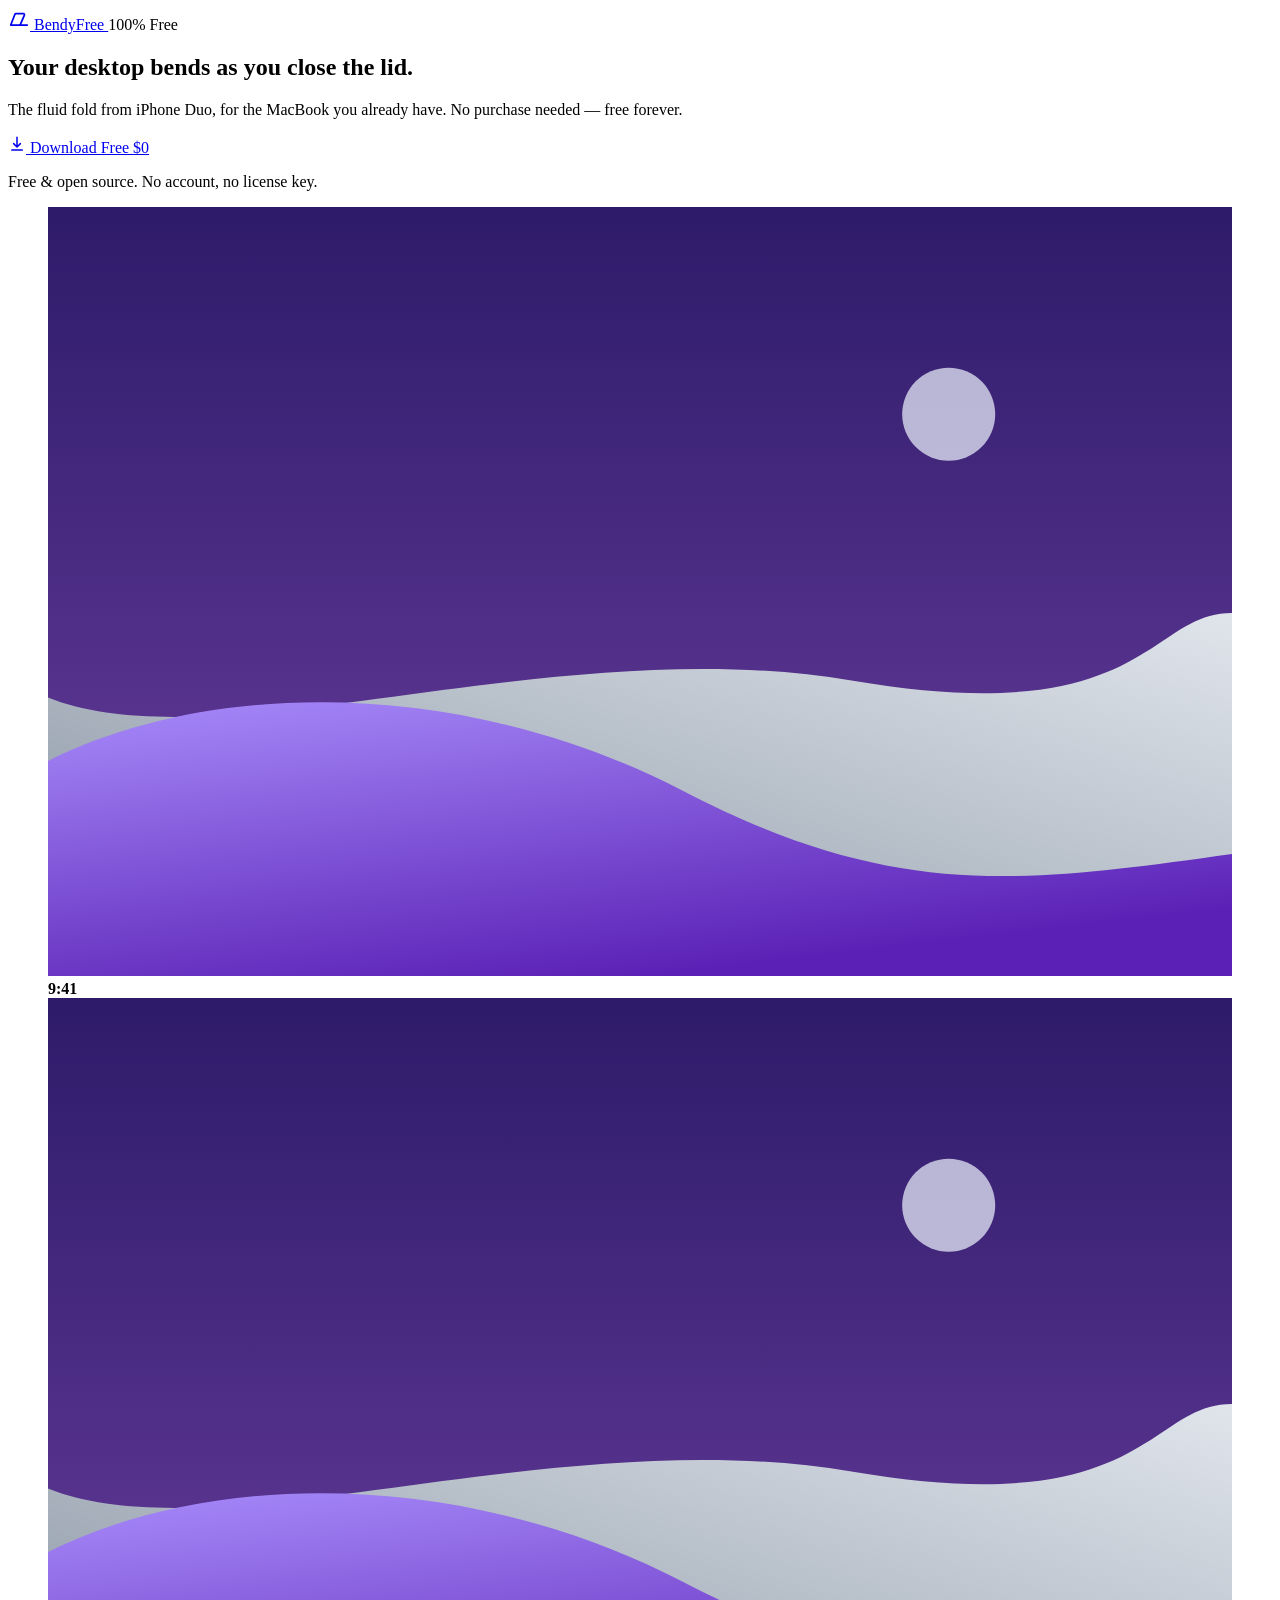
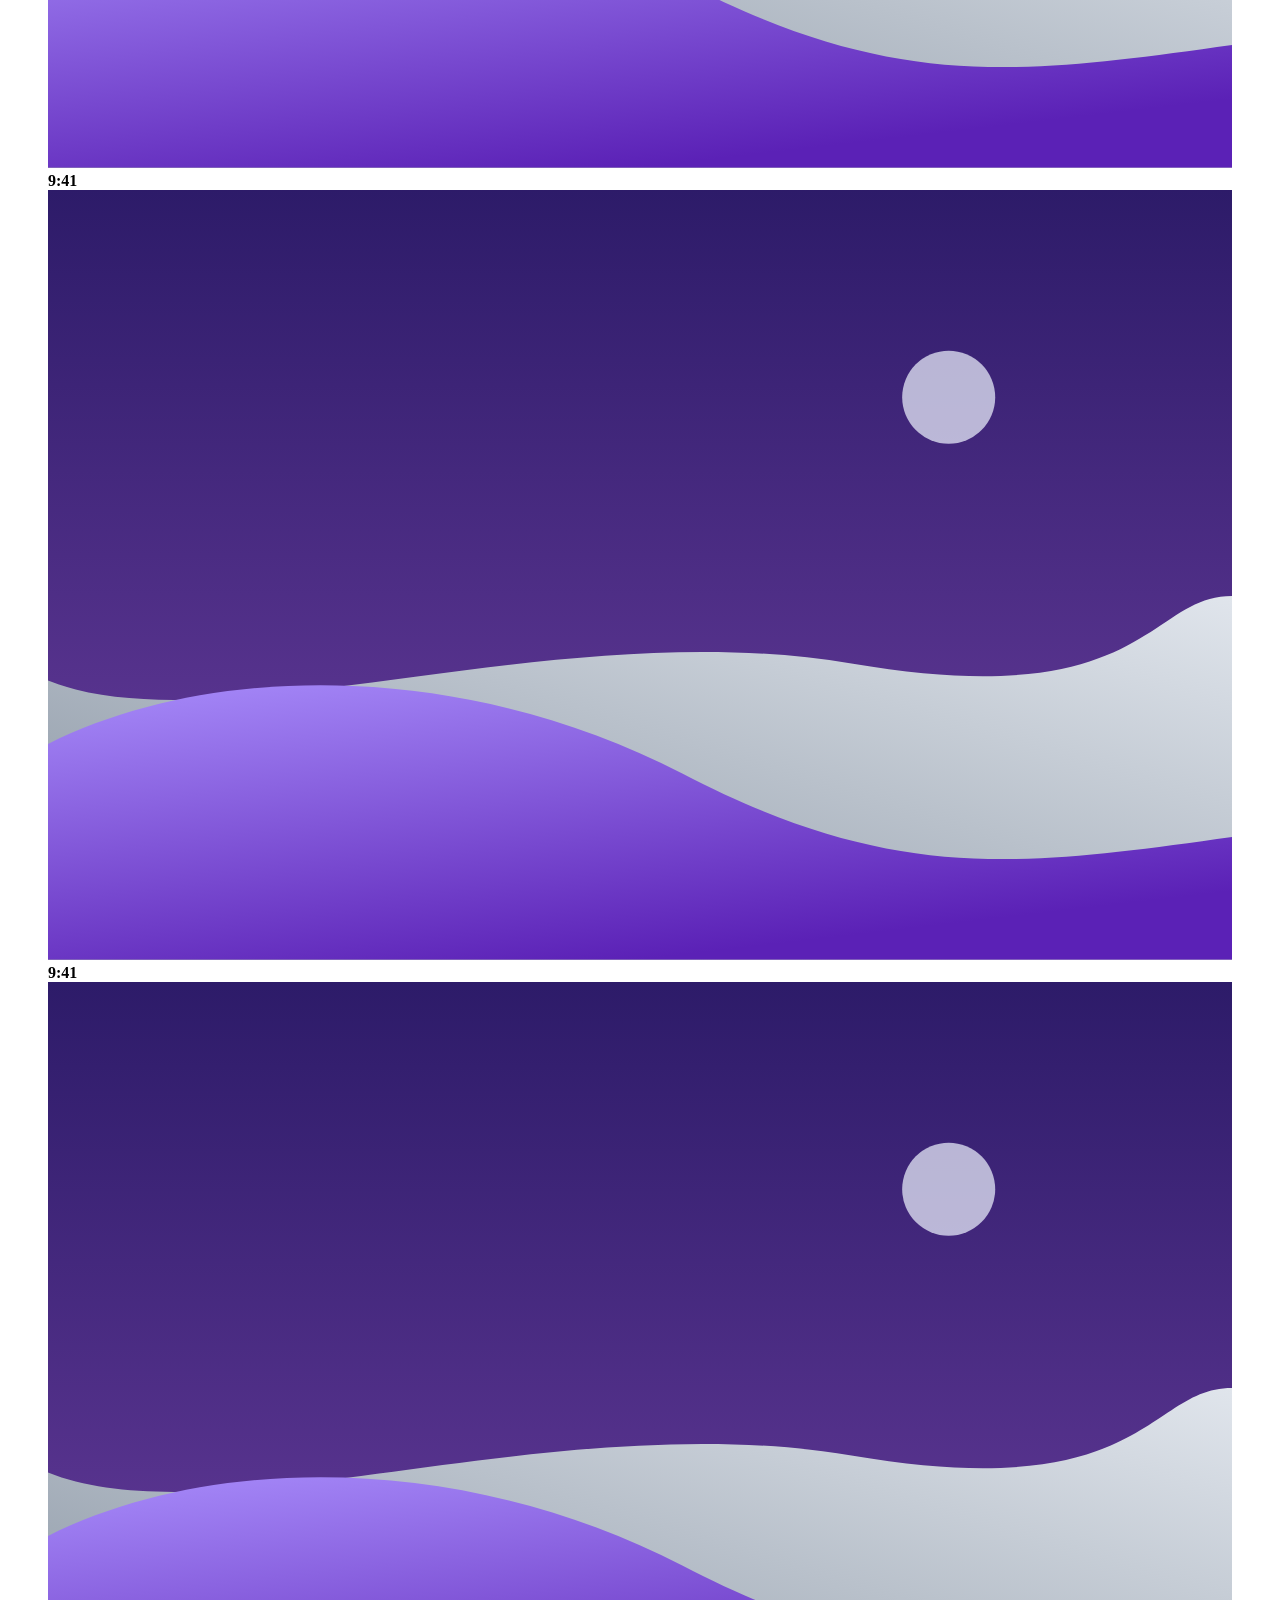
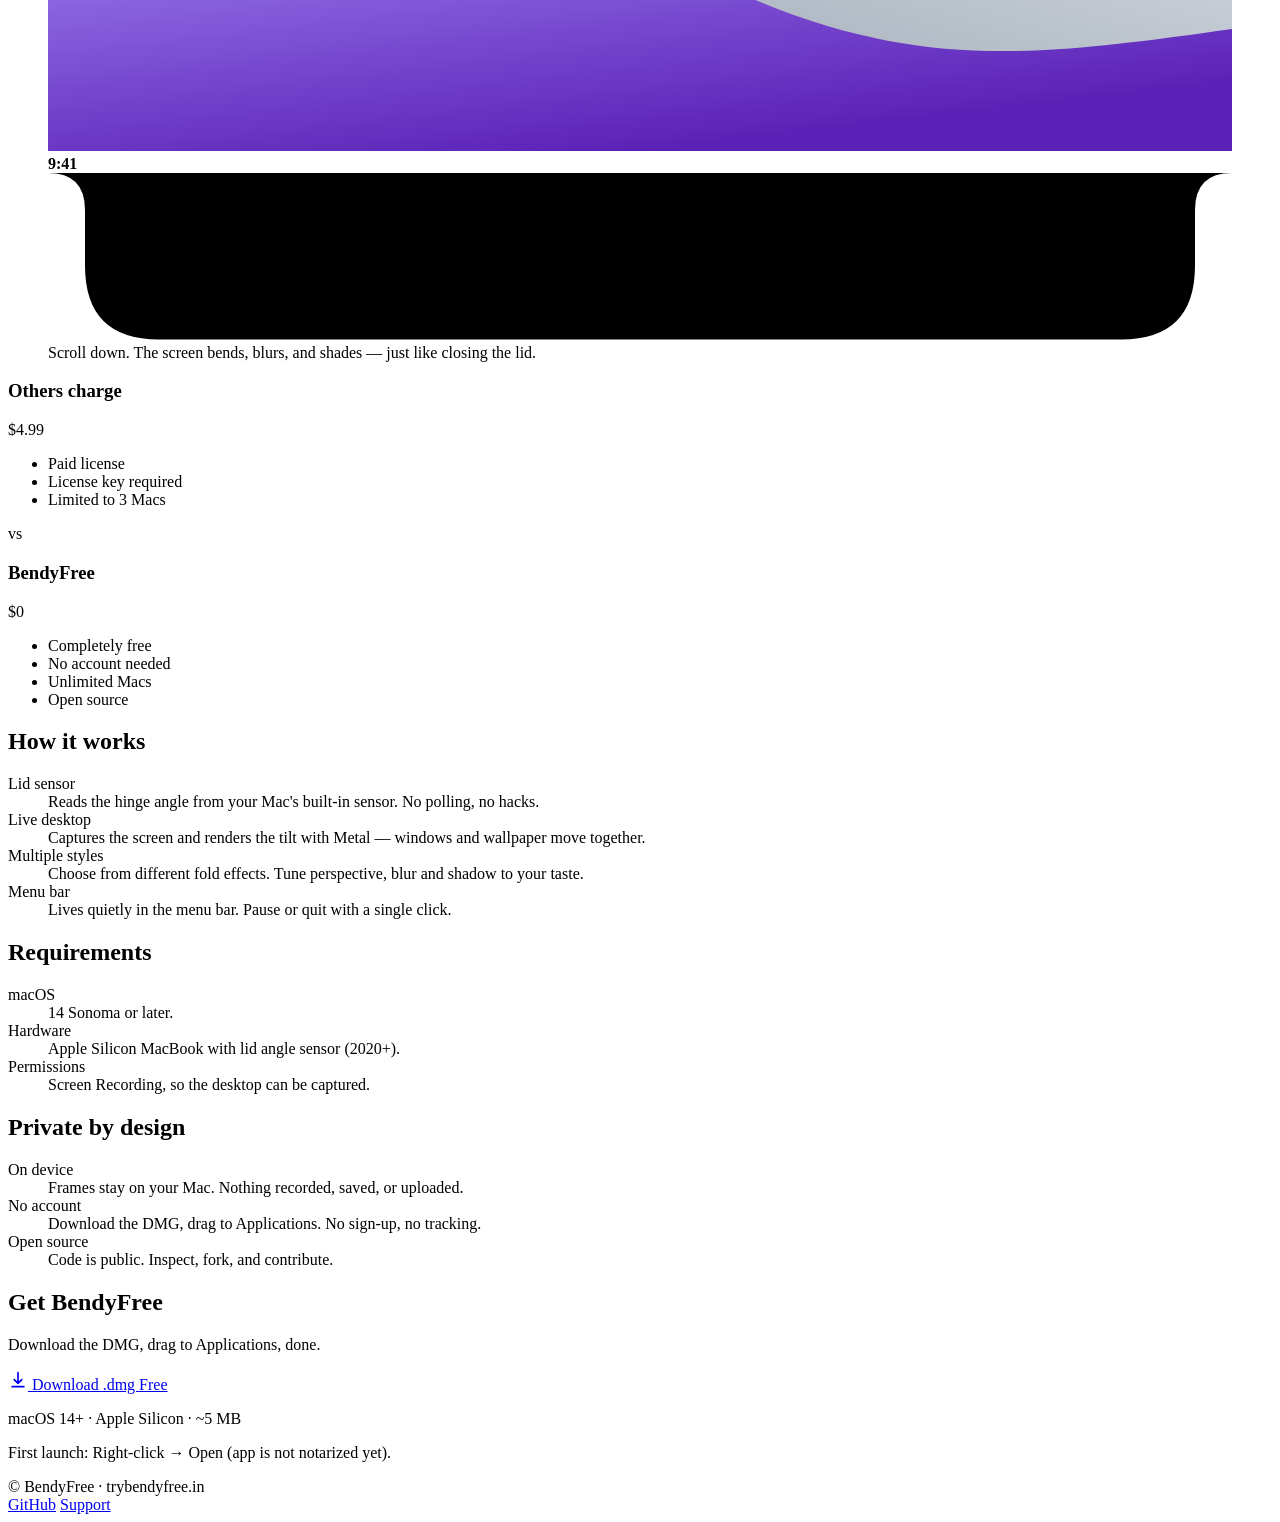
==== index.html @ aebf2a3f "index.html" ====
<!DOCTYPE html>
<html lang="en">
<head>
  <meta charset="utf-8">
  <meta name="viewport" content="width=device-width, initial-scale=1">
  <title>BendyFree — The Free Desktop Bend Effect for MacBook</title>
  <meta name="description" content="Your desktop bends as you close the lid. The iPhone Duo fold effect for your MacBook — completely free.">
  <meta property="og:type" content="website">
  <meta property="og:site_name" content="BendyFree">
  <meta property="og:title" content="BendyFree — Free Desktop Bend for MacBook">
  <meta property="og:description" content="Your desktop bends as you close the lid. Completely free.">
  <meta property="og:url" content="https://trybendyfree.in/">
  <meta name="twitter:card" content="summary_large_image">
  <meta name="twitter:title" content="BendyFree">
  <meta name="twitter:description" content="Your desktop bends as you close the lid. Completely free.">
  <link rel="preconnect" href="https://fonts.googleapis.com">
  <link rel="preconnect" href="https://fonts.gstatic.com" crossorigin>
  <link href="https://fonts.googleapis.com/css2?family=Inter:wght@400;500;600;700&display=swap" rel="stylesheet">
  <link rel="stylesheet" href="style.css">
</head>
<body>

<!-- Top bar -->
<header class="topbar">
  <div class="brand">
    <a class="wordmark" href="/">
      <svg viewBox="0 0 20 20" fill="none" aria-hidden="true" width="22" height="22">
        <path d="M2.5 15.5 6.2 5.9c.2-.4.6-.7 1-.7h6.9c.6 0 1 .6.8 1.2L11 15.5" stroke="currentColor" stroke-width="1.6" stroke-linejoin="round"/>
        <path d="M2.5 15.5h15" stroke="currentColor" stroke-width="1.6" stroke-linecap="round"/>
      </svg>
      BendyFree
    </a>
    <span class="badge">100% Free</span>
  </div>
</header>

<main class="stage">

  <!-- Hero -->
  <section class="hero">
    <h1>Your desktop bends as you close the lid.</h1>
    <p class="lede">The fluid fold from iPhone Duo, for the MacBook you already have. No purchase needed — free forever.</p>
    <div class="actions">
      <a class="button" href="#download" id="downloadBtn">
        <svg width="18" height="18" viewBox="0 0 24 24" fill="none" aria-hidden="true">
          <path d="M12 3v13m0 0l-4.5-4.5M12 16l4.5-4.5M5 20h14" stroke="currentColor" stroke-width="2" stroke-linecap="round" stroke-linejoin="round"/>
        </svg>
        Download Free
        <span class="amount">$0</span>
      </a>
      <p class="price-note">Free &amp; open source. No account, no license key.</p>
    </div>
  </section>

  <!-- Interactive MacBook -->
  <figure class="figure">
    <div class="mac" id="mac">
      <div class="lid">
        <div class="screen" id="screen">
          <!-- Sharp wallpaper -->
          <div class="art sharp">
            <svg viewBox="0 0 280 182" preserveAspectRatio="none" aria-hidden="true">
              <defs>
                <linearGradient id="sky" x1="0" y1="0" x2="0" y2="1"><stop offset="0" stop-color="#2d1b69"/><stop offset="1" stop-color="#6c3fa0"/></linearGradient>
                <linearGradient id="far" x1="1" y1="0" x2="0" y2="1"><stop offset="0" stop-color="#e0e5ec"/><stop offset="1" stop-color="#85919f"/></linearGradient>
                <linearGradient id="near" x1="0" y1="0" x2=".5" y2="1"><stop offset="0" stop-color="#a78bfa"/><stop offset="1" stop-color="#5b21b6"/></linearGradient>
              </defs>
              <rect width="280" height="182" fill="url(#sky)"/>
              <circle cx="213" cy="49" r="11" fill="#eff5ff" fill-opacity=".7"/>
              <path d="M0 116C40 132 120 100 190 112S260 96 280 96V182H0Z" fill="url(#far)"/>
              <path d="M0 131C40 111 100 112 150 138S230 160 280 153V182H0Z" fill="url(#near)"/>
            </svg>
            <div class="clock"><small id="clockDate"></small><b id="clockTime">9:41</b></div>
          </div>
          <!-- Blur layers for progressive blur effect -->
          <div class="art blurred b1">
            <svg viewBox="0 0 280 182" preserveAspectRatio="none" aria-hidden="true">
              <defs>
                <linearGradient id="sky1" x1="0" y1="0" x2="0" y2="1"><stop offset="0" stop-color="#2d1b69"/><stop offset="1" stop-color="#6c3fa0"/></linearGradient>
                <linearGradient id="far1" x1="1" y1="0" x2="0" y2="1"><stop offset="0" stop-color="#e0e5ec"/><stop offset="1" stop-color="#85919f"/></linearGradient>
                <linearGradient id="near1" x1="0" y1="0" x2=".5" y2="1"><stop offset="0" stop-color="#a78bfa"/><stop offset="1" stop-color="#5b21b6"/></linearGradient>
              </defs>
              <rect width="280" height="182" fill="url(#sky1)"/>
              <circle cx="213" cy="49" r="11" fill="#eff5ff" fill-opacity=".7"/>
              <path d="M0 116C40 132 120 100 190 112S260 96 280 96V182H0Z" fill="url(#far1)"/>
              <path d="M0 131C40 111 100 112 150 138S230 160 280 153V182H0Z" fill="url(#near1)"/>
            </svg>
            <div class="clock"><small></small><b>9:41</b></div>
          </div>
          <div class="art blurred b2">
            <svg viewBox="0 0 280 182" preserveAspectRatio="none" aria-hidden="true">
              <defs>
                <linearGradient id="sky2" x1="0" y1="0" x2="0" y2="1"><stop offset="0" stop-color="#2d1b69"/><stop offset="1" stop-color="#6c3fa0"/></linearGradient>
                <linearGradient id="far2" x1="1" y1="0" x2="0" y2="1"><stop offset="0" stop-color="#e0e5ec"/><stop offset="1" stop-color="#85919f"/></linearGradient>
                <linearGradient id="near2" x1="0" y1="0" x2=".5" y2="1"><stop offset="0" stop-color="#a78bfa"/><stop offset="1" stop-color="#5b21b6"/></linearGradient>
              </defs>
              <rect width="280" height="182" fill="url(#sky2)"/>
              <circle cx="213" cy="49" r="11" fill="#eff5ff" fill-opacity=".7"/>
              <path d="M0 116C40 132 120 100 190 112S260 96 280 96V182H0Z" fill="url(#far2)"/>
              <path d="M0 131C40 111 100 112 150 138S230 160 280 153V182H0Z" fill="url(#near2)"/>
            </svg>
            <div class="clock"><small></small><b>9:41</b></div>
          </div>
          <div class="art blurred b3">
            <svg viewBox="0 0 280 182" preserveAspectRatio="none" aria-hidden="true">
              <defs>
                <linearGradient id="sky3" x1="0" y1="0" x2="0" y2="1"><stop offset="0" stop-color="#2d1b69"/><stop offset="1" stop-color="#6c3fa0"/></linearGradient>
                <linearGradient id="far3" x1="1" y1="0" x2="0" y2="1"><stop offset="0" stop-color="#e0e5ec"/><stop offset="1" stop-color="#85919f"/></linearGradient>
                <linearGradient id="near3" x1="0" y1="0" x2=".5" y2="1"><stop offset="0" stop-color="#a78bfa"/><stop offset="1" stop-color="#5b21b6"/></linearGradient>
              </defs>
              <rect width="280" height="182" fill="url(#sky3)"/>
              <circle cx="213" cy="49" r="11" fill="#eff5ff" fill-opacity=".7"/>
              <path d="M0 116C40 132 120 100 190 112S260 96 280 96V182H0Z" fill="url(#far3)"/>
              <path d="M0 131C40 111 100 112 150 138S230 160 280 153V182H0Z" fill="url(#near3)"/>
            </svg>
            <div class="clock"><small></small><b>9:41</b></div>
          </div>
          <!-- Shadow overlay -->
          <div class="shade" id="shade"></div>
          <div class="home"></div>
        </div>
        <!-- Notch -->
        <div class="notch">
          <svg viewBox="0 0 64 9" preserveAspectRatio="none"><path d="M0 0Q2 0 2 2V5Q2 9 6 9H58Q62 9 62 5V2Q62 0 64 0Z" fill="currentColor"/></svg>
        </div>
      </div>
      <div class="deck"><div class="lip"></div></div>
    </div>
    <figcaption class="caption">Scroll down. The screen bends, blurs, and shades — just like closing the lid.</figcaption>
  </figure>

  <!-- Comparison -->
  <section class="comparison">
    <div class="compare-card">
      <div class="compare-col them">
        <h3>Others charge</h3>
        <span class="compare-price">$4.99</span>
        <ul>
          <li>Paid license</li>
          <li>License key required</li>
          <li>Limited to 3 Macs</li>
        </ul>
      </div>
      <div class="compare-divider"><span>vs</span></div>
      <div class="compare-col us">
        <h3>BendyFree</h3>
        <span class="compare-price free">$0</span>
        <ul>
          <li>Completely free</li>
          <li>No account needed</li>
          <li>Unlimited Macs</li>
          <li>Open source</li>
        </ul>
      </div>
    </div>
  </section>

  <!-- Feature cards -->
  <div class="stack">
    <section class="card">
      <h2>How it works</h2>
      <dl>
        <div class="row"><dt>Lid sensor</dt><dd>Reads the hinge angle from your Mac's built-in sensor. No polling, no hacks.</dd></div>
        <div class="row"><dt>Live desktop</dt><dd>Captures the screen and renders the tilt with Metal — windows and wallpaper move together.</dd></div>
        <div class="row"><dt>Multiple styles</dt><dd>Choose from different fold effects. Tune perspective, blur and shadow to your taste.</dd></div>
        <div class="row"><dt>Menu bar</dt><dd>Lives quietly in the menu bar. Pause or quit with a single click.</dd></div>
      </dl>
    </section>

    <section class="card">
      <h2>Requirements</h2>
      <dl>
        <div class="row"><dt>macOS</dt><dd>14 Sonoma or later.</dd></div>
        <div class="row"><dt>Hardware</dt><dd>Apple Silicon MacBook with lid angle sensor (2020+).</dd></div>
        <div class="row"><dt>Permissions</dt><dd>Screen Recording, so the desktop can be captured.</dd></div>
      </dl>
    </section>

    <section class="card">
      <h2>Private by design</h2>
      <dl>
        <div class="row"><dt>On device</dt><dd>Frames stay on your Mac. Nothing recorded, saved, or uploaded.</dd></div>
        <div class="row"><dt>No account</dt><dd>Download the DMG, drag to Applications. No sign-up, no tracking.</dd></div>
        <div class="row"><dt>Open source</dt><dd>Code is public. Inspect, fork, and contribute.</dd></div>
      </dl>
    </section>
  </div>

  <!-- Download -->
  <section class="download-section" id="download">
    <h2 class="download-heading">Get BendyFree</h2>
    <p class="download-sub">Download the DMG, drag to Applications, done.</p>
    <a class="button button-lg" href="#" id="dmgLink">
      <svg width="20" height="20" viewBox="0 0 24 24" fill="none" aria-hidden="true">
        <path d="M12 3v13m0 0l-4.5-4.5M12 16l4.5-4.5M5 20h14" stroke="currentColor" stroke-width="2" stroke-linecap="round" stroke-linejoin="round"/>
      </svg>
      Download .dmg
      <span class="amount">Free</span>
    </a>
    <p class="download-note">macOS 14+ · Apple Silicon · ~5 MB</p>
    <p class="download-note">First launch: Right-click → Open (app is not notarized yet).</p>
  </section>

  <!-- Footer -->
  <footer>
    <span>&copy; <span id="year"></span> BendyFree · trybendyfree.in</span>
    <nav class="links">
      <a href="https://github.com" target="_blank" rel="noopener">GitHub</a>
      <a href="mailto:support@trybendyfree.in">Support</a>
    </nav>
  </footer>

</main>

<script src="main.js"></script>
</body>
</html>
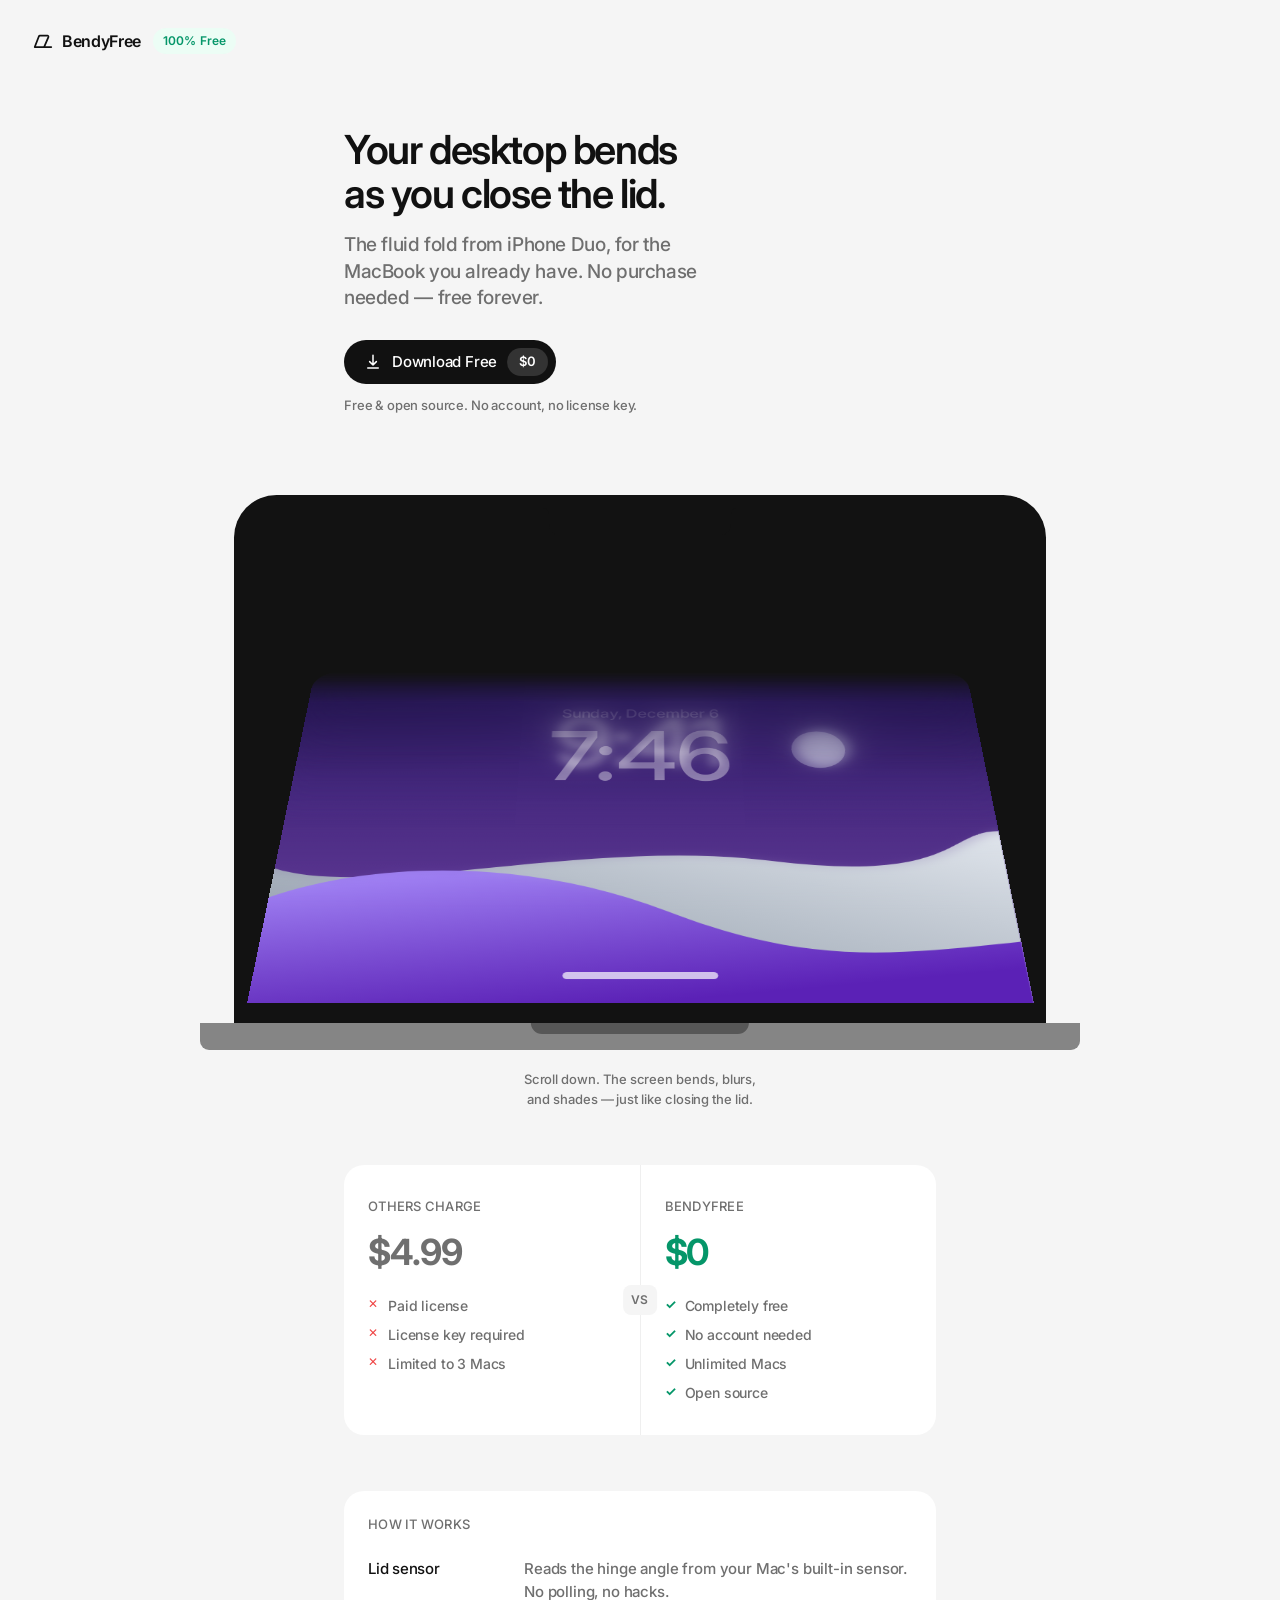
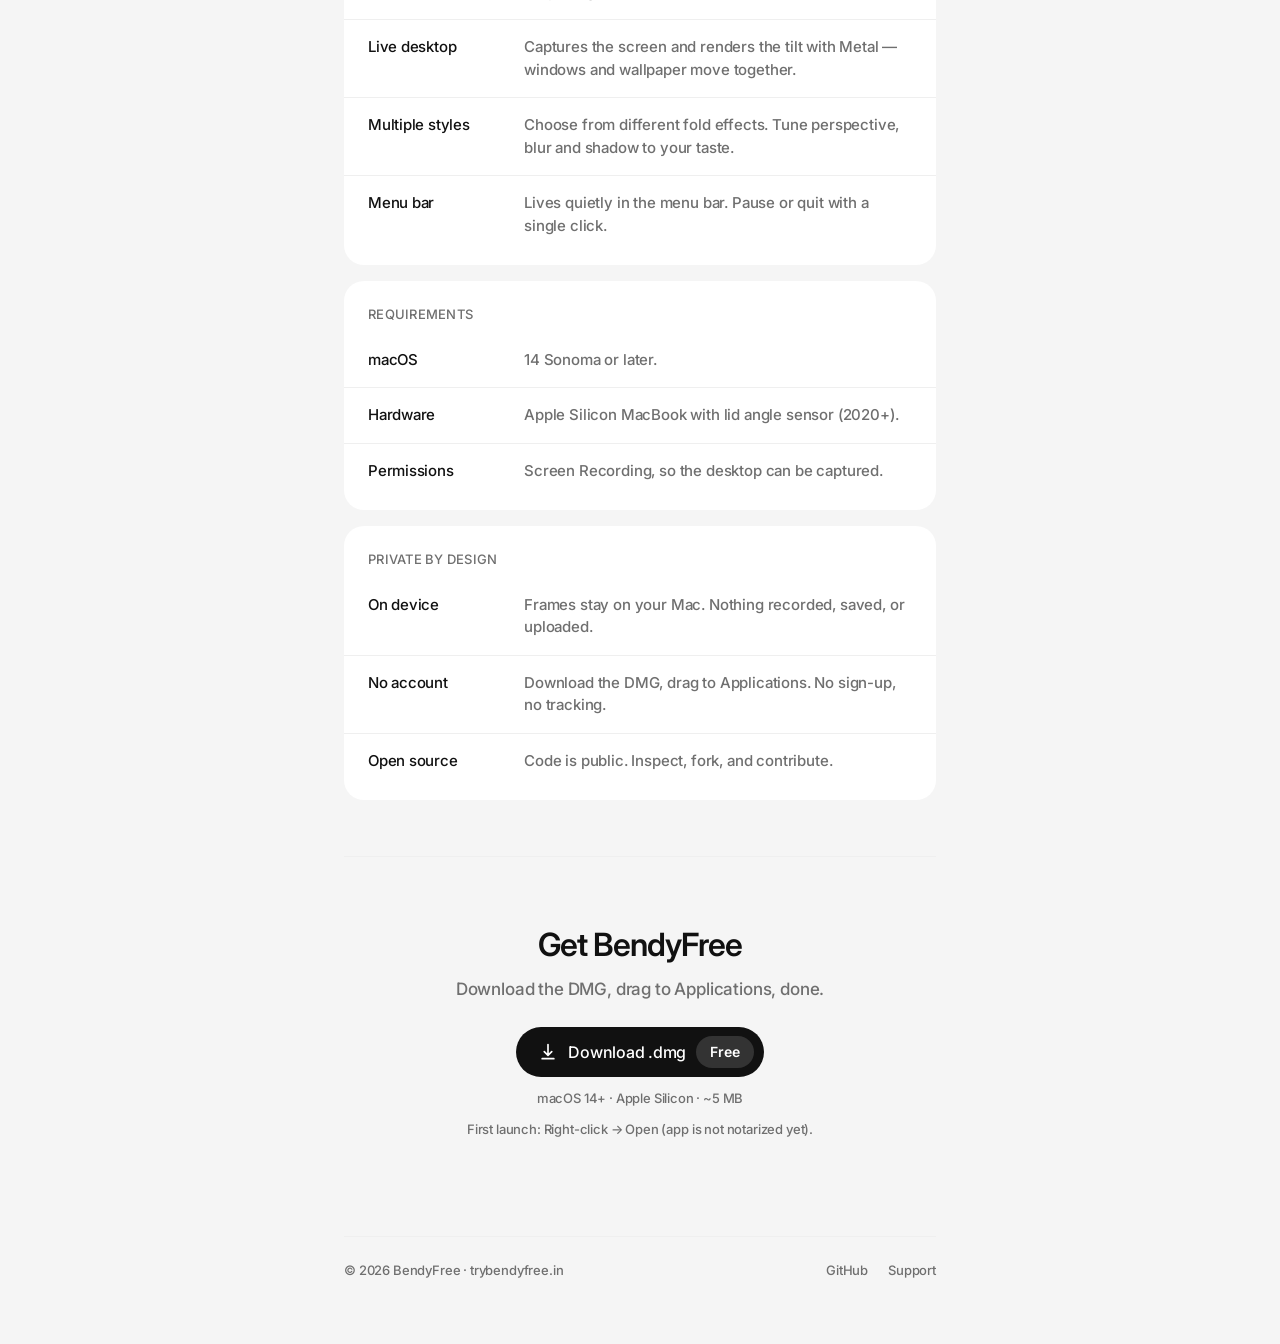
==== commit 2f7cf71a: "feat: web pages - index, js, css" ====
--- a/index.html
+++ b/index.html
@@ -190,7 +190,7 @@
   <section class="download-section" id="download">
     <h2 class="download-heading">Get BendyFree</h2>
     <p class="download-sub">Download the DMG, drag to Applications, done.</p>
-    <a class="button button-lg" href="#" id="dmgLink">
+    <a class="button button-lg" href="BendyFree.dmg" download="BendyFree.dmg" id="dmgLink">
       <svg width="20" height="20" viewBox="0 0 24 24" fill="none" aria-hidden="true">
         <path d="M12 3v13m0 0l-4.5-4.5M12 16l4.5-4.5M5 20h14" stroke="currentColor" stroke-width="2" stroke-linecap="round" stroke-linejoin="round"/>
       </svg>
--- a/style.css
+++ b/style.css
@@ -0,0 +1,437 @@
+:root {
+  --ink: #111;
+  --muted: #6f6f6f;
+  --line: #efefef;
+  --bg: #f5f5f5;
+  --card: #fff;
+  --accent: #7c3aed;
+  --accent-light: #a78bfa;
+}
+
+* { box-sizing: border-box; margin: 0; padding: 0; }
+html { -webkit-text-size-adjust: 100%; scroll-behavior: smooth; }
+
+body {
+  background: var(--bg);
+  color: var(--ink);
+  font-family: 'Inter', -apple-system, BlinkMacSystemFont, system-ui, sans-serif;
+  font-weight: 500;
+  font-size: 15px;
+  line-height: 1.5;
+  letter-spacing: -0.011em;
+  -webkit-font-smoothing: antialiased;
+}
+
+/* ── Topbar ── */
+.topbar {
+  position: absolute;
+  left: 32px;
+  top: 28px;
+  z-index: 10;
+}
+.brand {
+  display: inline-flex;
+  align-items: center;
+  gap: 12px;
+}
+.wordmark {
+  display: inline-flex;
+  align-items: center;
+  gap: 8px;
+  text-decoration: none;
+  color: var(--ink);
+  font-weight: 600;
+  font-size: 16px;
+  letter-spacing: -0.02em;
+}
+.wordmark svg { flex-shrink: 0; }
+.badge {
+  display: inline-flex;
+  align-items: center;
+  height: 26px;
+  padding: 0 10px;
+  border-radius: 999px;
+  background: #ecfdf5;
+  color: #059669;
+  font-size: 12px;
+  font-weight: 600;
+  letter-spacing: 0.01em;
+}
+
+/* ── Stage (main container) ── */
+.stage {
+  max-width: 640px;
+  margin: 0 auto;
+  padding: 128px 24px 64px;
+}
+
+/* ── Hero ── */
+.hero { margin-bottom: 32px; }
+h1 {
+  font-size: 40px;
+  line-height: 1.1;
+  letter-spacing: -0.035em;
+  font-weight: 600;
+  margin: 0 0 16px;
+  text-wrap: balance;
+}
+.lede {
+  font-size: 19px;
+  line-height: 1.4;
+  letter-spacing: -0.02em;
+  color: var(--muted);
+  margin: 0 0 28px;
+  max-width: 34ch;
+}
+.actions { margin-bottom: 80px; }
+.price-note {
+  margin: 12px 0 0;
+  color: var(--muted);
+  font-size: 13px;
+}
+
+/* ── Buttons ── */
+.button {
+  display: inline-flex;
+  align-items: center;
+  gap: 10px;
+  height: 44px;
+  padding: 0 8px 0 20px;
+  border-radius: 999px;
+  background: var(--ink);
+  color: #fff;
+  text-decoration: none;
+  font-size: 15px;
+  font-weight: 500;
+  letter-spacing: -0.015em;
+  transition: transform 0.15s ease, opacity 0.15s ease;
+}
+.button:hover { opacity: 0.88; }
+.button:active { transform: scale(0.98); }
+.button .amount {
+  display: inline-flex;
+  align-items: center;
+  height: 28px;
+  padding: 0 12px;
+  border-radius: 999px;
+  background: rgba(255,255,255,0.14);
+  font-size: 13px;
+  font-weight: 600;
+  letter-spacing: -0.01em;
+}
+.button-lg {
+  height: 50px;
+  font-size: 16px;
+  padding: 0 10px 0 22px;
+}
+.button-lg .amount {
+  height: 32px;
+  padding: 0 14px;
+  font-size: 14px;
+}
+
+/* ── MacBook figure ── */
+.figure {
+  width: min(880px, calc(100vw - 48px));
+  margin: 0 0 56px 50%;
+  transform: translateX(-50%);
+  padding: 0;
+}
+.mac {
+  width: 100%;
+  max-width: 880px;
+  margin: 0 auto;
+  container-type: inline-size;
+}
+.lid {
+  position: relative;
+  margin: 0 3.81cqw;
+  aspect-ratio: 1.54;
+  background: #121212;
+  border-radius: 4.83cqw 4.83cqw 0 0;
+  overflow: hidden;
+}
+.screen {
+  position: absolute;
+  inset: 1.5cqw 1.5cqw 2.2cqw;
+  border-radius: 3.4cqw 3.4cqw 0 0;
+  overflow: hidden;
+  transform-origin: 50% 100%;
+  will-change: transform;
+  background: #2d1b69;
+}
+.art { position: absolute; inset: 0; }
+.art svg { width: 100%; height: 100%; display: block; }
+
+/* Progressive blur layers */
+.art.blurred { opacity: 0; transform: scale(1.03); }
+.art.b1 {
+  filter: blur(6px);
+  -webkit-mask-image: linear-gradient(to bottom, #000 0%, #000 30%, transparent 75%);
+  mask-image: linear-gradient(to bottom, #000 0%, #000 30%, transparent 75%);
+}
+.art.b2 {
+  filter: blur(16px);
+  -webkit-mask-image: linear-gradient(to bottom, #000 0%, #000 15%, transparent 52%);
+  mask-image: linear-gradient(to bottom, #000 0%, #000 15%, transparent 52%);
+}
+.art.b3 {
+  filter: blur(36px);
+  -webkit-mask-image: linear-gradient(to bottom, #000 0%, #000 6%, transparent 34%);
+  mask-image: linear-gradient(to bottom, #000 0%, #000 6%, transparent 34%);
+}
+
+/* Shade overlay */
+.shade {
+  position: absolute;
+  inset: 0;
+  opacity: 0;
+  background:
+    radial-gradient(120% 60% at 0% 0%, rgba(0,0,0,.55), transparent 60%),
+    radial-gradient(120% 60% at 100% 0%, rgba(0,0,0,.55), transparent 60%),
+    linear-gradient(to bottom, rgba(0,0,0,.35), transparent 45%);
+}
+
+/* Clock on screen */
+.clock {
+  position: absolute;
+  left: 0; right: 0; top: 13%;
+  text-align: center;
+  color: rgba(255,255,255,0.9);
+  letter-spacing: -0.04em;
+  line-height: 1;
+}
+.clock small {
+  display: block;
+  font-size: 2.2cqw;
+  letter-spacing: -0.01em;
+  opacity: 0.85;
+  margin-bottom: 0.5cqw;
+}
+.clock b { font-weight: 500; font-size: 12.5cqw; }
+
+/* Home indicator */
+.home {
+  position: absolute;
+  left: 50%; bottom: 3.45cqw;
+  width: 20%; height: 1.03cqw;
+  transform: translateX(-50%);
+  border-radius: 1cqw;
+  background: rgba(255,255,255,0.7);
+}
+
+/* Notch */
+.notch {
+  position: absolute;
+  top: 1.5cqw; left: 50%;
+  width: 22.06cqw;
+  aspect-ratio: 64 / 9;
+  transform: translateX(-50%);
+  color: #121212;
+}
+.notch svg { display: block; width: 100%; height: 100%; }
+
+/* Deck (bottom of MacBook) */
+.deck {
+  position: relative;
+  height: 3.1cqw;
+  background: #858585;
+  border-radius: 0 0 1.03cqw 1.03cqw;
+}
+.lip {
+  position: absolute;
+  top: 0; left: 50%;
+  width: 24.8cqw; height: 1.21cqw;
+  transform: translateX(-50%);
+  border-radius: 0 0 1.38cqw 1.38cqw;
+  background: rgba(0,0,0,0.35);
+}
+
+.caption {
+  margin: 20px auto 0;
+  max-width: 44ch;
+  text-wrap: balance;
+  text-align: center;
+  color: var(--muted);
+  font-size: 13px;
+  letter-spacing: -0.005em;
+}
+
+/* ── Comparison section ── */
+.comparison { margin: 0 0 56px; }
+.compare-card {
+  display: flex;
+  border-radius: 20px;
+  background: var(--card);
+  overflow: hidden;
+}
+.compare-col {
+  flex: 1;
+  padding: 32px 24px;
+}
+.compare-col h3 {
+  font-size: 13px;
+  font-weight: 500;
+  text-transform: uppercase;
+  letter-spacing: 0.02em;
+  color: var(--muted);
+  margin-bottom: 8px;
+}
+.compare-price {
+  display: block;
+  font-size: 36px;
+  font-weight: 700;
+  letter-spacing: -0.03em;
+  margin-bottom: 16px;
+  color: var(--muted);
+}
+.compare-price.free {
+  color: #059669;
+}
+.compare-col ul {
+  list-style: none;
+  display: flex;
+  flex-direction: column;
+  gap: 8px;
+}
+.compare-col ul li {
+  font-size: 14px;
+  color: var(--muted);
+  padding-left: 20px;
+  position: relative;
+}
+.compare-col.them ul li::before {
+  content: '✕';
+  position: absolute;
+  left: 0;
+  color: #ef4444;
+  font-size: 12px;
+  font-weight: 700;
+}
+.compare-col.us ul li::before {
+  content: '✓';
+  position: absolute;
+  left: 0;
+  color: #059669;
+  font-size: 13px;
+  font-weight: 700;
+}
+.compare-divider {
+  display: flex;
+  align-items: center;
+  padding: 0;
+  width: 1px;
+  background: var(--line);
+  position: relative;
+}
+.compare-divider span {
+  position: absolute;
+  left: 50%; top: 50%;
+  transform: translate(-50%, -50%);
+  background: var(--bg);
+  color: var(--muted);
+  font-size: 12px;
+  font-weight: 600;
+  text-transform: uppercase;
+  padding: 6px 8px;
+  border-radius: 8px;
+  letter-spacing: 0.03em;
+}
+
+/* ── Feature cards ── */
+.stack {
+  display: flex;
+  flex-direction: column;
+  gap: 16px;
+  margin-bottom: 56px;
+}
+.card {
+  background: var(--card);
+  border-radius: 20px;
+}
+.card h2 {
+  font-size: 13px;
+  font-weight: 500;
+  letter-spacing: 0.02em;
+  text-transform: uppercase;
+  color: var(--muted);
+  margin: 0 0 8px;
+}
+.card section, section.card { padding: 24px 24px 12px; }
+.card dl { margin: 0 -24px; padding: 0; }
+.row {
+  display: grid;
+  grid-template-columns: 140px 1fr;
+  gap: 16px;
+  padding: 16px 24px;
+  border-bottom: 1px solid var(--line);
+}
+.row:last-child { border-bottom: 0; }
+dt { margin: 0; letter-spacing: -0.015em; font-weight: 500; }
+dd { margin: 0; color: var(--muted); }
+
+/* ── Download section ── */
+.download-section {
+  text-align: center;
+  padding: 64px 0 48px;
+  border-top: 1px solid var(--line);
+}
+.download-heading {
+  font-size: 32px;
+  font-weight: 600;
+  letter-spacing: -0.03em;
+  margin-bottom: 8px;
+  text-transform: none;
+  color: var(--ink);
+}
+.download-sub {
+  color: var(--muted);
+  font-size: 17px;
+  margin-bottom: 24px;
+}
+.download-note {
+  margin: 12px 0 0;
+  color: var(--muted);
+  font-size: 13px;
+}
+
+/* ── Footer ── */
+footer {
+  display: flex;
+  justify-content: space-between;
+  gap: 16px;
+  flex-wrap: wrap;
+  color: var(--muted);
+  font-size: 13px;
+  margin-top: 48px;
+  padding-top: 24px;
+  border-top: 1px solid var(--line);
+}
+footer a { color: inherit; text-decoration: none; }
+footer a:hover { color: var(--ink); }
+.links { display: flex; gap: 20px; }
+
+/* ── Reduced motion ── */
+@media (prefers-reduced-motion: reduce) {
+  .screen { transform: none !important; }
+  .art.blurred, .shade { opacity: 0 !important; }
+  .button { transition: none; }
+}
+
+/* ── Mobile ── */
+@media (max-width: 520px) {
+  .topbar { left: 20px; top: 20px; }
+  .stage { padding-top: 96px; }
+  h1 { font-size: 30px; }
+  .lede { font-size: 17px; }
+  .row { grid-template-columns: 1fr; gap: 4px; }
+  .compare-card { flex-direction: column; }
+  .compare-divider {
+    width: 100%; height: 1px;
+    background: var(--line);
+  }
+  .compare-divider span {
+    top: 50%; left: 50%;
+  }
+  .download-heading { font-size: 26px; }
+}
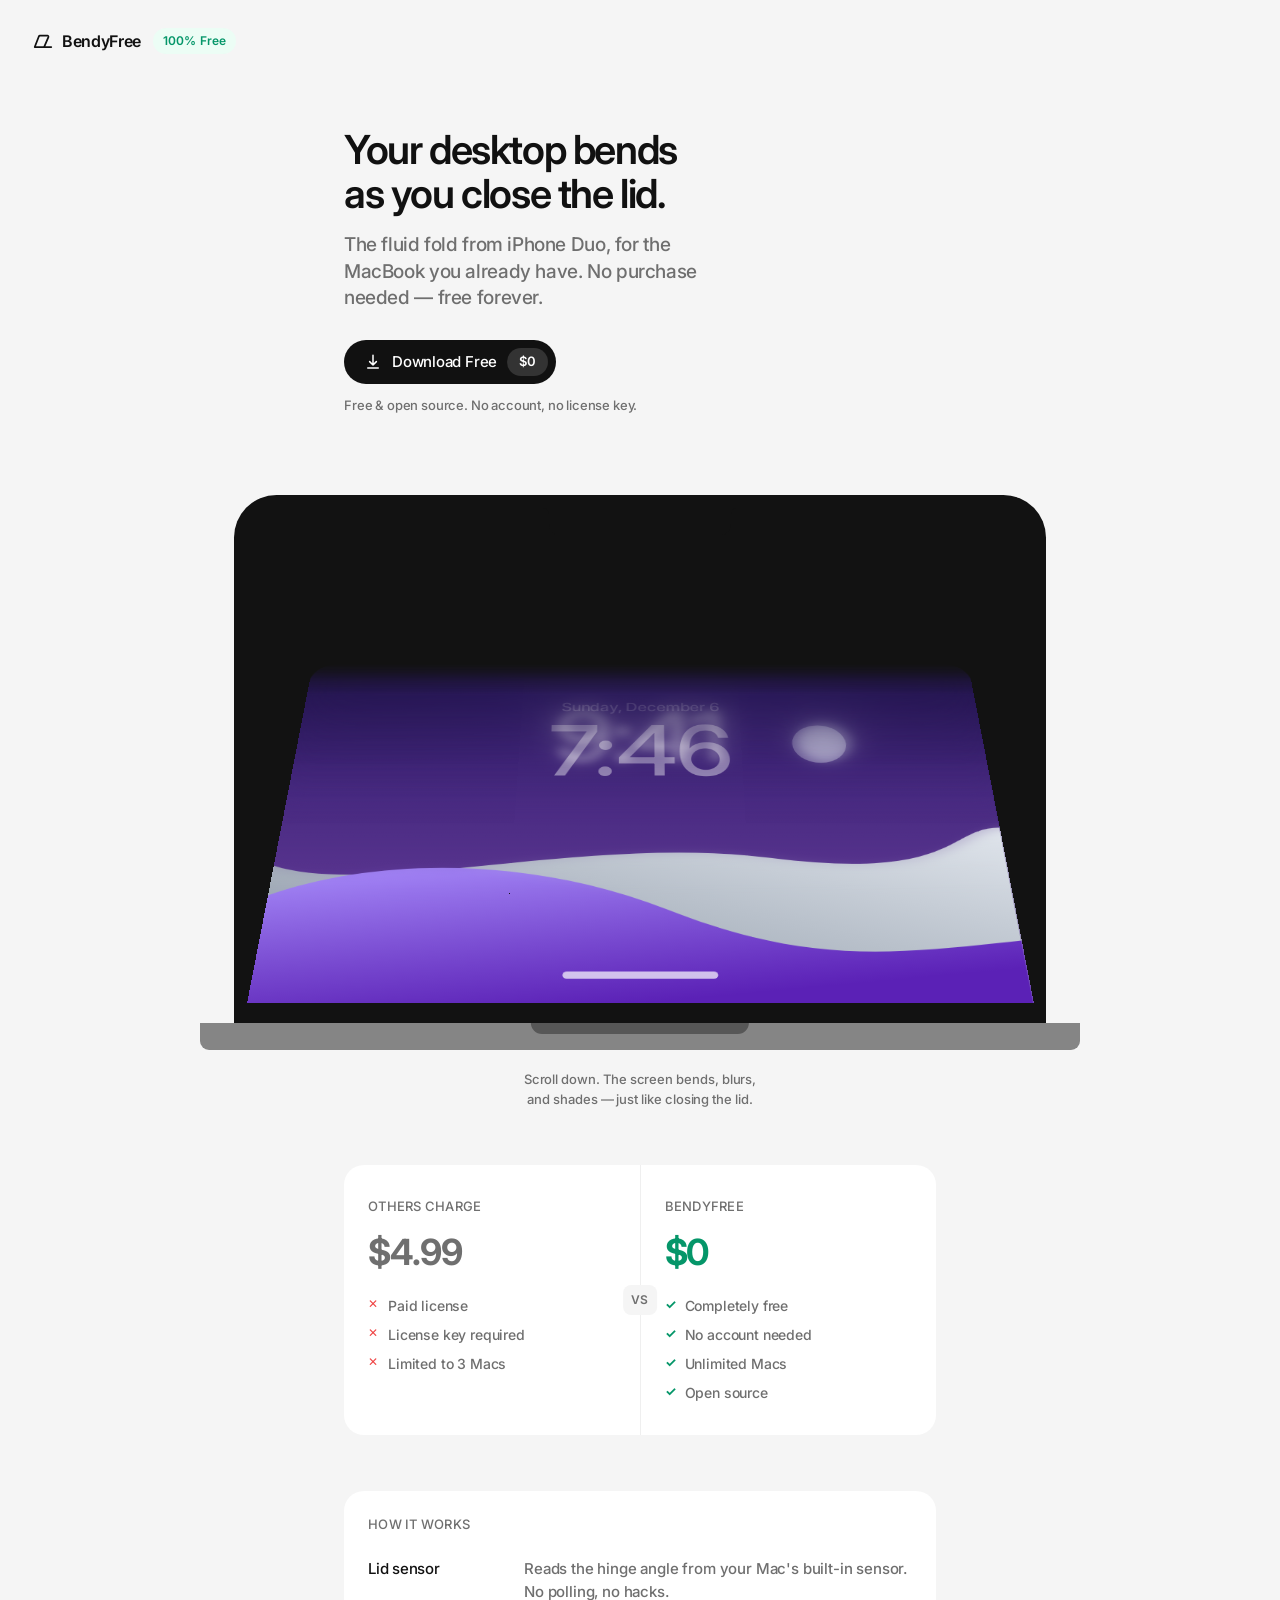
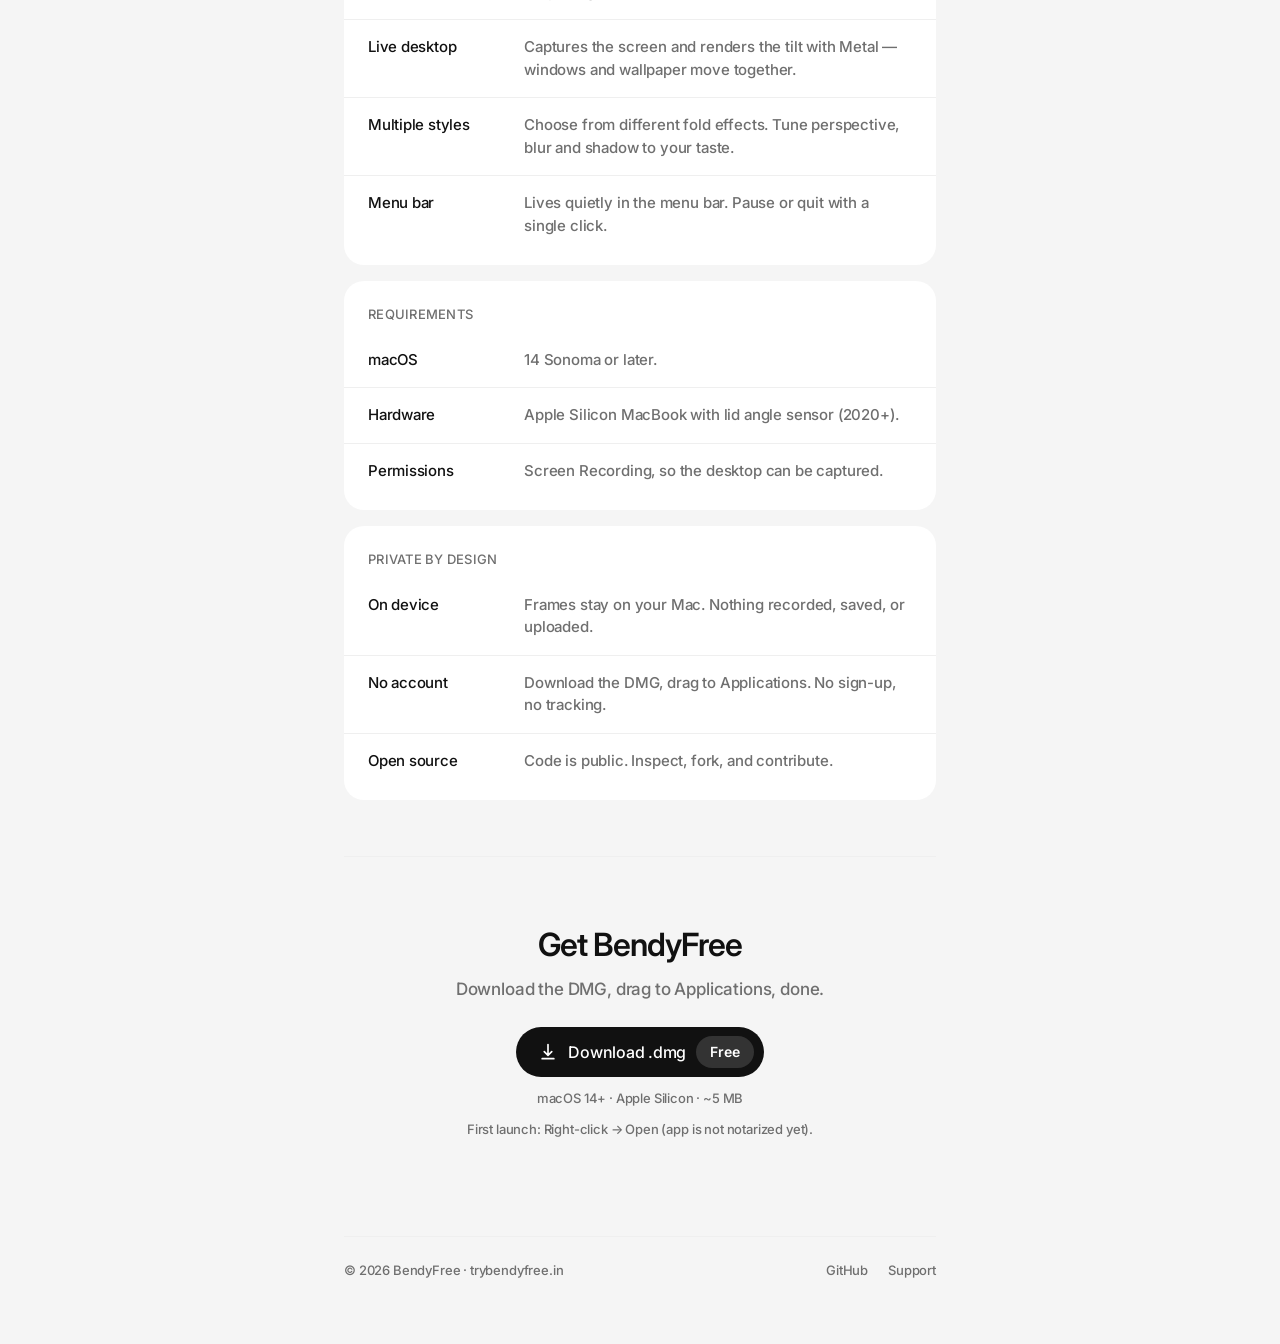
==== commit f7005e8d: "chore: index - meta and head links" ====
--- a/index.html
+++ b/index.html
@@ -3,16 +3,34 @@
 <head>
   <meta charset="utf-8">
   <meta name="viewport" content="width=device-width, initial-scale=1">
-  <title>BendyFree — The Free Desktop Bend Effect for MacBook</title>
-  <meta name="description" content="Your desktop bends as you close the lid. The iPhone Duo fold effect for your MacBook — completely free.">
+  <title>BendyFree — Free Desktop Bend Effect for MacBook (Mac Lid Fold)</title>
+  <meta name="description" content="BendyFree is a free macOS menu-bar app that blurs and folds your desktop as you close your MacBook lid, using the built-in lid angle sensor. No account, no purchase.">
+  <link rel="canonical" href="https://trybendyfree.in/">
+  <meta name="robots" content="index, follow, max-image-preview:large">
+  <meta name="theme-color" content="#000000">
+  <meta name="color-scheme" content="light dark">
+  <link rel="icon" href="data:image/svg+xml,%3Csvg xmlns='http://www.w3.org/2000/svg' viewBox='0 0 20 20'%3E%3Cpath d='M2.5 15.5 6.2 5.9c.2-.4.6-.7 1-.7h6.9c.6 0 1 .6.8 1.2L11 15.5M2.5 15.5h15' fill='none' stroke='%23111' stroke-width='1.6' stroke-linecap='round' stroke-linejoin='round'/%3E%3C/svg%3E">
   <meta property="og:type" content="website">
   <meta property="og:site_name" content="BendyFree">
+  <meta property="og:locale" content="en_US">
   <meta property="og:title" content="BendyFree — Free Desktop Bend for MacBook">
-  <meta property="og:description" content="Your desktop bends as you close the lid. Completely free.">
+  <meta property="og:description" content="Your desktop blurs and folds as you close the lid. A free macOS menu-bar app.">
   <meta property="og:url" content="https://trybendyfree.in/">
-  <meta name="twitter:card" content="summary_large_image">
-  <meta name="twitter:title" content="BendyFree">
-  <meta name="twitter:description" content="Your desktop bends as you close the lid. Completely free.">
+  <meta name="twitter:card" content="summary">
+  <meta name="twitter:title" content="BendyFree — Free Desktop Bend for MacBook">
+  <meta name="twitter:description" content="Your desktop blurs and folds as you close the lid. A free macOS menu-bar app.">
+  <script type="application/ld+json">
+  {
+    "@context": "https://schema.org",
+    "@type": "SoftwareApplication",
+    "name": "BendyFree",
+    "url": "https://trybendyfree.in/",
+    "applicationCategory": "UtilitiesApplication",
+    "operatingSystem": "macOS 14 or later",
+    "description": "A free macOS menu-bar app that blurs and folds your desktop as you close your MacBook lid.",
+    "offers": { "@type": "Offer", "price": "0", "priceCurrency": "USD" }
+  }
+  </script>
   <link rel="preconnect" href="https://fonts.googleapis.com">
   <link rel="preconnect" href="https://fonts.gstatic.com" crossorigin>
   <link href="https://fonts.googleapis.com/css2?family=Inter:wght@400;500;600;700&display=swap" rel="stylesheet">
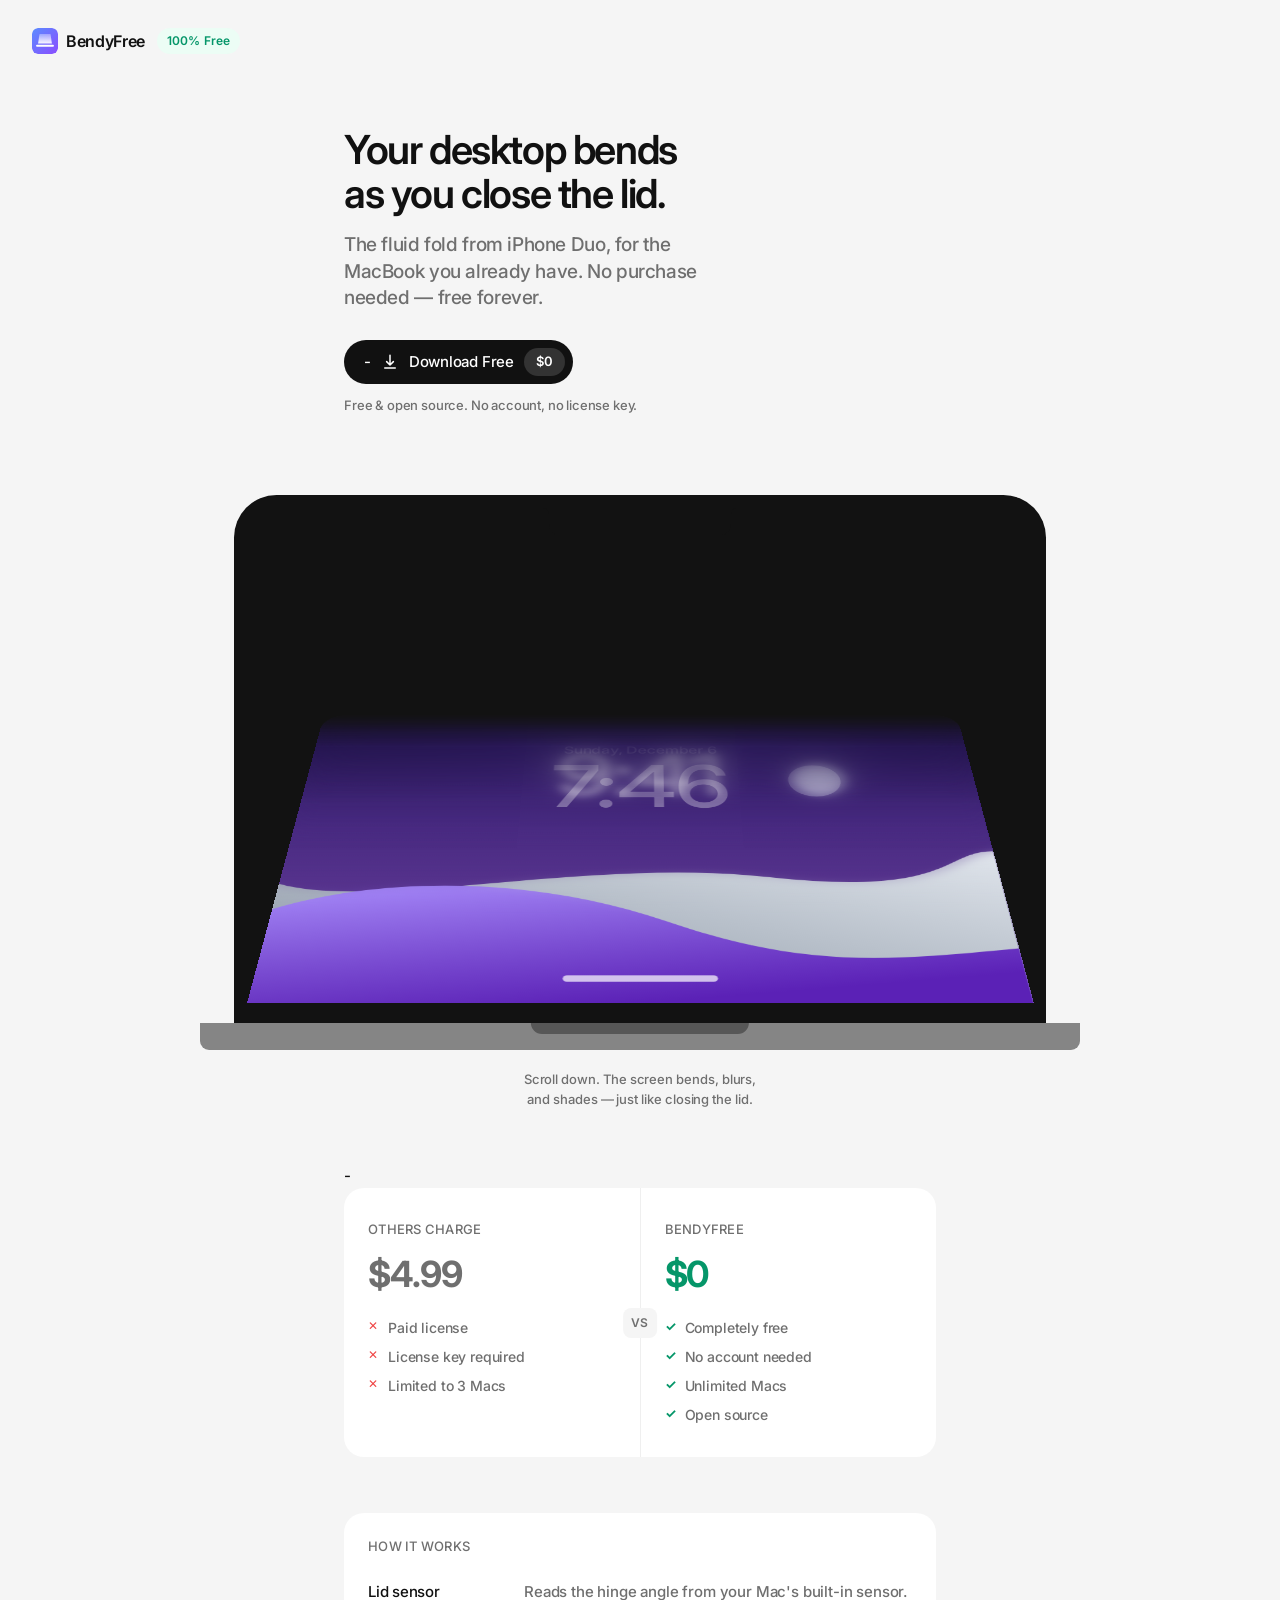
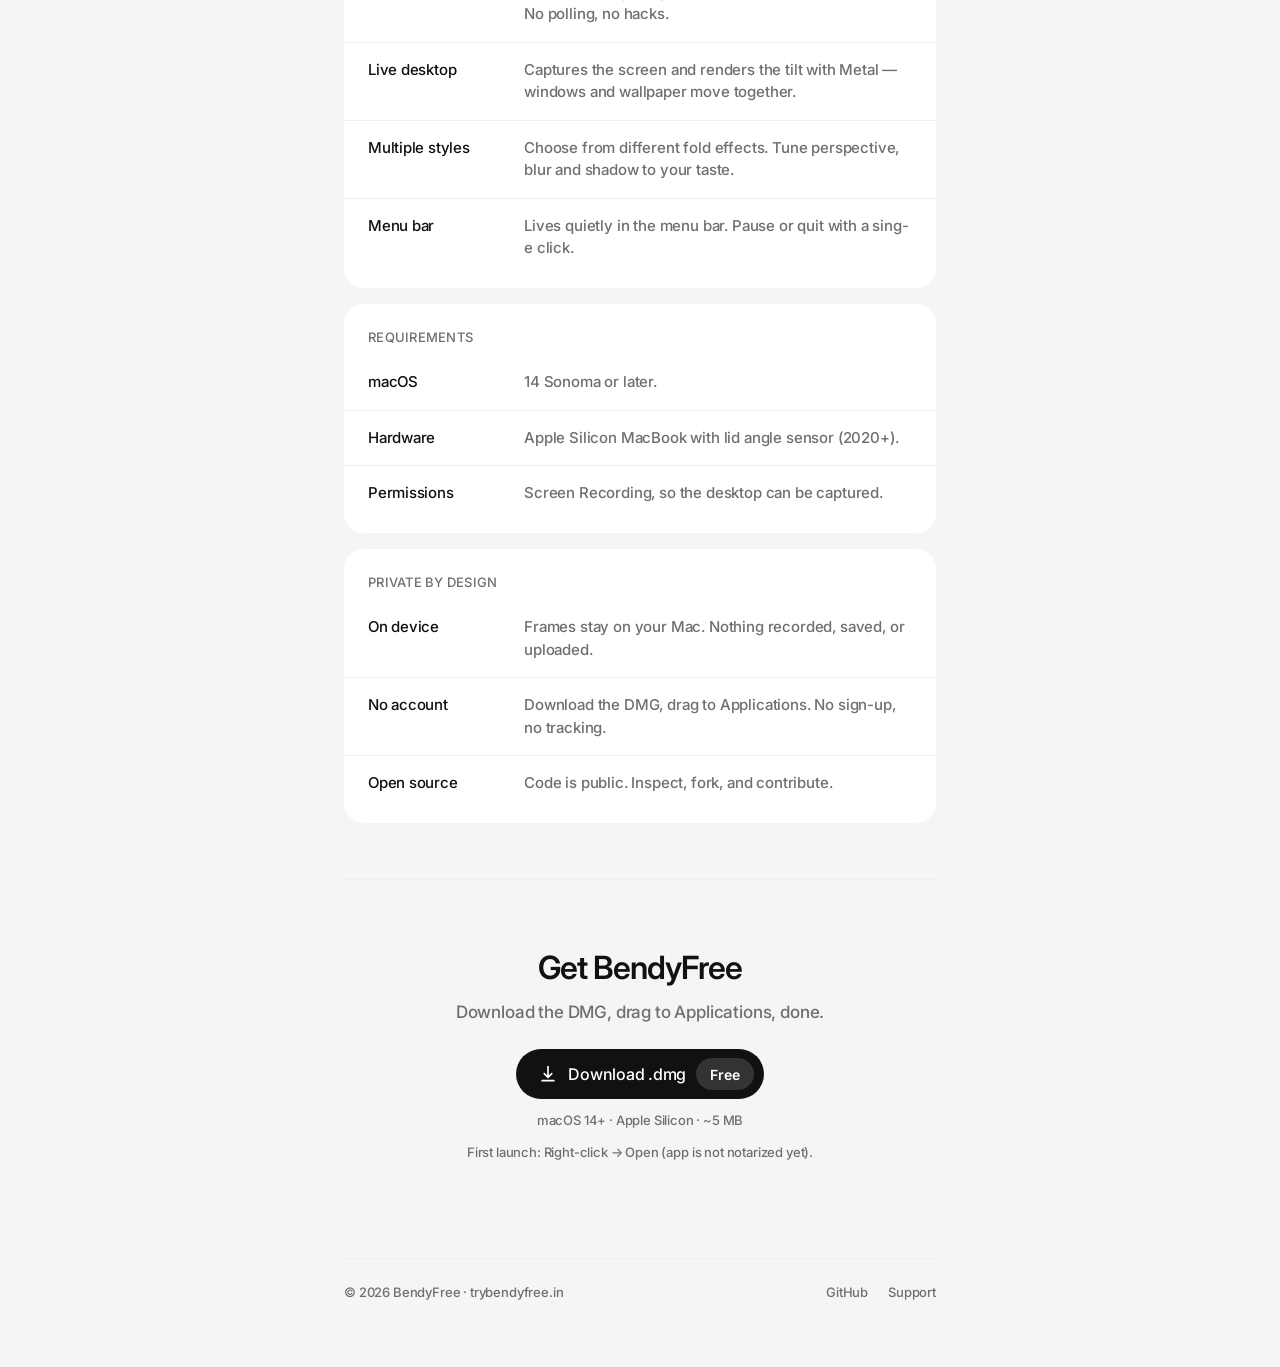
==== commit 52887cf6: "style: emdash to dash" ====
--- a/index.html
+++ b/index.html
@@ -3,21 +3,21 @@
 <head>
   <meta charset="utf-8">
   <meta name="viewport" content="width=device-width, initial-scale=1">
-  <title>BendyFree — Free Desktop Bend Effect for MacBook (Mac Lid Fold)</title>
+  <title>BendyFree - Free Desktop Bend Effect for MacBook (Mac Lid Fold)</title>
   <meta name="description" content="BendyFree is a free macOS menu-bar app that blurs and folds your desktop as you close your MacBook lid, using the built-in lid angle sensor. No account, no purchase.">
   <link rel="canonical" href="https://trybendyfree.in/">
   <meta name="robots" content="index, follow, max-image-preview:large">
   <meta name="theme-color" content="#000000">
   <meta name="color-scheme" content="light dark">
-  <link rel="icon" href="data:image/svg+xml,%3Csvg xmlns='http://www.w3.org/2000/svg' viewBox='0 0 20 20'%3E%3Cpath d='M2.5 15.5 6.2 5.9c.2-.4.6-.7 1-.7h6.9c.6 0 1 .6.8 1.2L11 15.5M2.5 15.5h15' fill='none' stroke='%23111' stroke-width='1.6' stroke-linecap='round' stroke-linejoin='round'/%3E%3C/svg%3E">
+  <link rel="icon" href="/logo.svg" type="image/svg+xml">
   <meta property="og:type" content="website">
   <meta property="og:site_name" content="BendyFree">
   <meta property="og:locale" content="en_US">
-  <meta property="og:title" content="BendyFree — Free Desktop Bend for MacBook">
+  <meta property="og:title" content="BendyFree - Free Desktop Bend for MacBook">
   <meta property="og:description" content="Your desktop blurs and folds as you close the lid. A free macOS menu-bar app.">
   <meta property="og:url" content="https://trybendyfree.in/">
   <meta name="twitter:card" content="summary">
-  <meta name="twitter:title" content="BendyFree — Free Desktop Bend for MacBook">
+  <meta name="twitter:title" content="BendyFree - Free Desktop Bend for MacBook">
   <meta name="twitter:description" content="Your desktop blurs and folds as you close the lid. A free macOS menu-bar app.">
   <script type="application/ld+json">
   {
@@ -25,6 +25,7 @@
     "@type": "SoftwareApplication",
     "name": "BendyFree",
     "url": "https://trybendyfree.in/",
+    "image": "https://trybendyfree.in/logo.svg",
     "applicationCategory": "UtilitiesApplication",
     "operatingSystem": "macOS 14 or later",
     "description": "A free macOS menu-bar app that blurs and folds your desktop as you close your MacBook lid.",
@@ -42,10 +43,7 @@
 <header class="topbar">
   <div class="brand">
     <a class="wordmark" href="/">
-      <svg viewBox="0 0 20 20" fill="none" aria-hidden="true" width="22" height="22">
-        <path d="M2.5 15.5 6.2 5.9c.2-.4.6-.7 1-.7h6.9c.6 0 1 .6.8 1.2L11 15.5" stroke="currentColor" stroke-width="1.6" stroke-linejoin="round"/>
-        <path d="M2.5 15.5h15" stroke="currentColor" stroke-width="1.6" stroke-linecap="round"/>
-      </svg>
+      <img src="logo.svg" alt="" width="26" height="26">
       BendyFree
     </a>
     <span class="badge">100% Free</span>
@@ -59,7 +57,7 @@
     <h1>Your desktop bends as you close the lid.</h1>
     <p class="lede">The fluid fold from iPhone Duo, for the MacBook you already have. No purchase needed — free forever.</p>
     <div class="actions">
-      <a class="button" href="#download" id="downloadBtn">
+      <a class="button" href="#download" id="downloadBtn">-
         <svg width="18" height="18" viewBox="0 0 24 24" fill="none" aria-hidden="true">
           <path d="M12 3v13m0 0l-4.5-4.5M12 16l4.5-4.5M5 20h14" stroke="currentColor" stroke-width="2" stroke-linecap="round" stroke-linejoin="round"/>
         </svg>
@@ -146,7 +144,7 @@
     </div>
     <figcaption class="caption">Scroll down. The screen bends, blurs, and shades — just like closing the lid.</figcaption>
   </figure>
-
+-
   <!-- Comparison -->
   <section class="comparison">
     <div class="compare-card">
@@ -181,7 +179,7 @@
         <div class="row"><dt>Lid sensor</dt><dd>Reads the hinge angle from your Mac's built-in sensor. No polling, no hacks.</dd></div>
         <div class="row"><dt>Live desktop</dt><dd>Captures the screen and renders the tilt with Metal — windows and wallpaper move together.</dd></div>
         <div class="row"><dt>Multiple styles</dt><dd>Choose from different fold effects. Tune perspective, blur and shadow to your taste.</dd></div>
-        <div class="row"><dt>Menu bar</dt><dd>Lives quietly in the menu bar. Pause or quit with a single click.</dd></div>
+        <div class="row"><dt>Menu bar</dt><dd>Lives quietly in the menu bar. Pause or quit with a sing-e click.</dd></div>
       </dl>
     </section>
 
@@ -224,7 +222,7 @@
     <span>&copy; <span id="year"></span> BendyFree · trybendyfree.in</span>
     <nav class="links">
       <a href="https://github.com" target="_blank" rel="noopener">GitHub</a>
-      <a href="mailto:support@trybendyfree.in">Support</a>
+      <a href="mailto:sourabhsahu69733@gmail.com">Support</a>
     </nav>
   </footer>
 
--- a/style.css
+++ b/style.css
@@ -44,7 +44,7 @@
   font-size: 16px;
   letter-spacing: -0.02em;
 }
-.wordmark svg { flex-shrink: 0; }
+.wordmark svg, .wordmark img { flex-shrink: 0; border-radius: 6px; }
 .badge {
   display: inline-flex;
   align-items: center;
